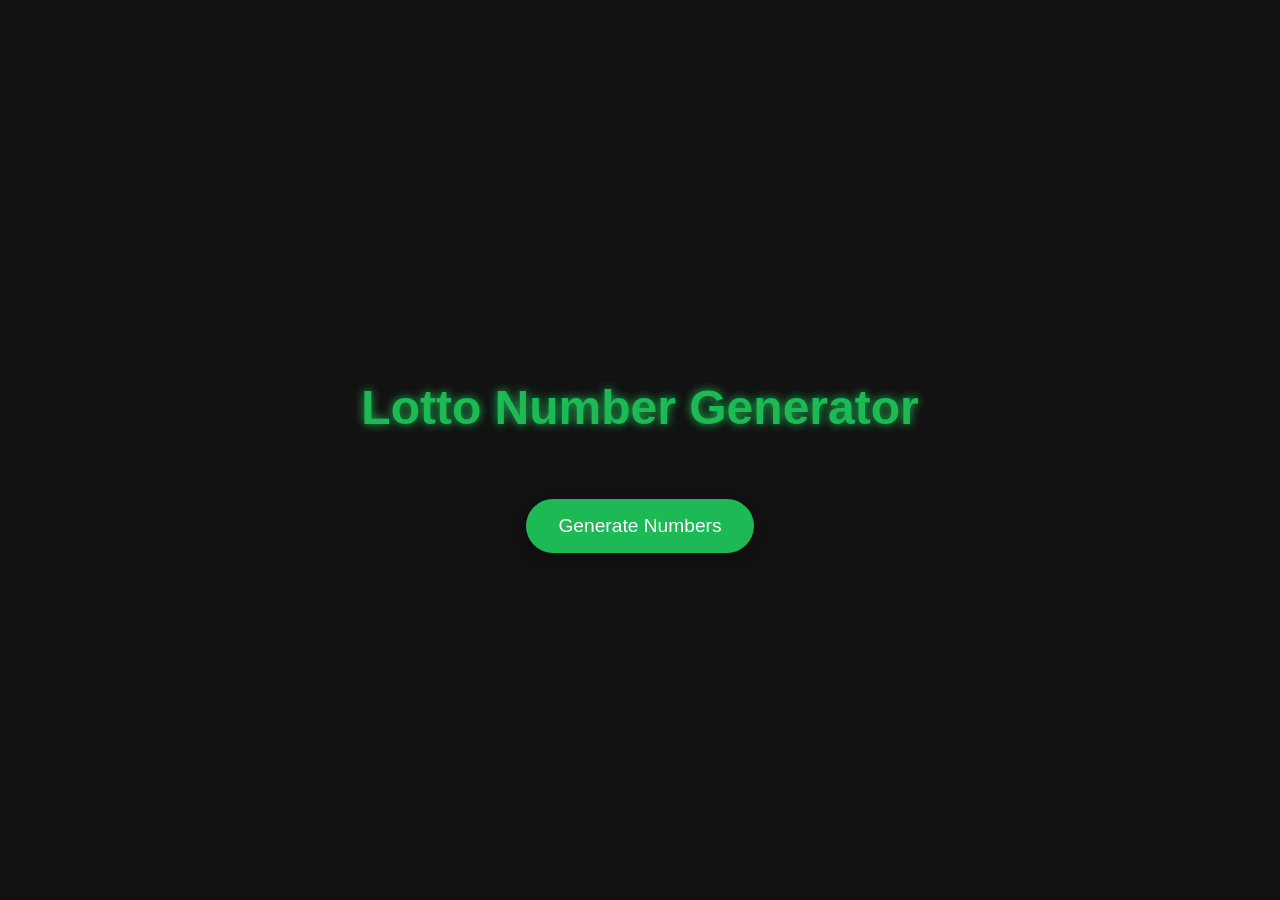
==== index.html @ 3e5fba79 "Update project files with latest changes" ====
<!DOCTYPE html>
<html lang="en">
<head>
    <meta charset="UTF-8">
    <meta name="viewport" content="width=device-width, initial-scale=1.0">
    <title>Lotto Number Generator</title>
    <link rel="stylesheet" href="style.css">
</head>
<body>
    <div class="container">
        <h1>Lotto Number Generator</h1>
        <div id="lotto-numbers" class="lotto-numbers-container"></div>
        <button id="generate-btn" class="generate-btn">Generate Numbers</button>
    </div>
    <script src="main.js"></script>
</body>
</html>
---- style.css ----
:root {
    --background-color: #121212;
    --primary-color: #1DB954;
    --card-background: #1E1E1E;
    --text-color: #FFFFFF;
    --shadow-color: rgba(0, 0, 0, 0.5);
}

body {
    background-color: var(--background-color);
    color: var(--text-color);
    font-family: -apple-system, BlinkMacSystemFont, 'Segoe UI', Roboto, Helvetica, Arial, sans-serif;
    display: flex;
    justify-content: center;
    align-items: center;
    height: 100vh;
    margin: 0;
}

.container {
    text-align: center;
}

h1 {
    font-size: 3rem;
    color: var(--primary-color);
    margin-bottom: 2rem;
    text-shadow: 0 0 10px var(--primary-color);
}

.lotto-numbers-container {
    display: flex;
    justify-content: center;
    gap: 1rem;
    margin-bottom: 2rem;
}

.lotto-number {
    background-color: var(--card-background);
    border-radius: 50%;
    width: 80px;
    height: 80px;
    display: flex;
    justify-content: center;
    align-items: center;
    font-size: 2rem;
    font-weight: bold;
    box-shadow: 0 5px 15px var(--shadow-color);
    transition: transform 0.3s ease, box-shadow 0.3s ease;
}

.lotto-number:hover {
    transform: translateY(-10px);
    box-shadow: 0 15px 30px var(--shadow-color);
}

.generate-btn {
    background-color: var(--primary-color);
    color: var(--text-color);
    border: none;
    padding: 1rem 2rem;
    font-size: 1.2rem;
    border-radius: 50px;
    cursor: pointer;
    transition: background-color 0.3s ease, transform 0.3s ease;
    box-shadow: 0 5px 15px rgba(0, 0, 0, 0.3);
}

.generate-btn:hover {
    background-color: #1ED760;
    transform: scale(1.05);
}

.generate-btn:active {
    transform: scale(1);
}
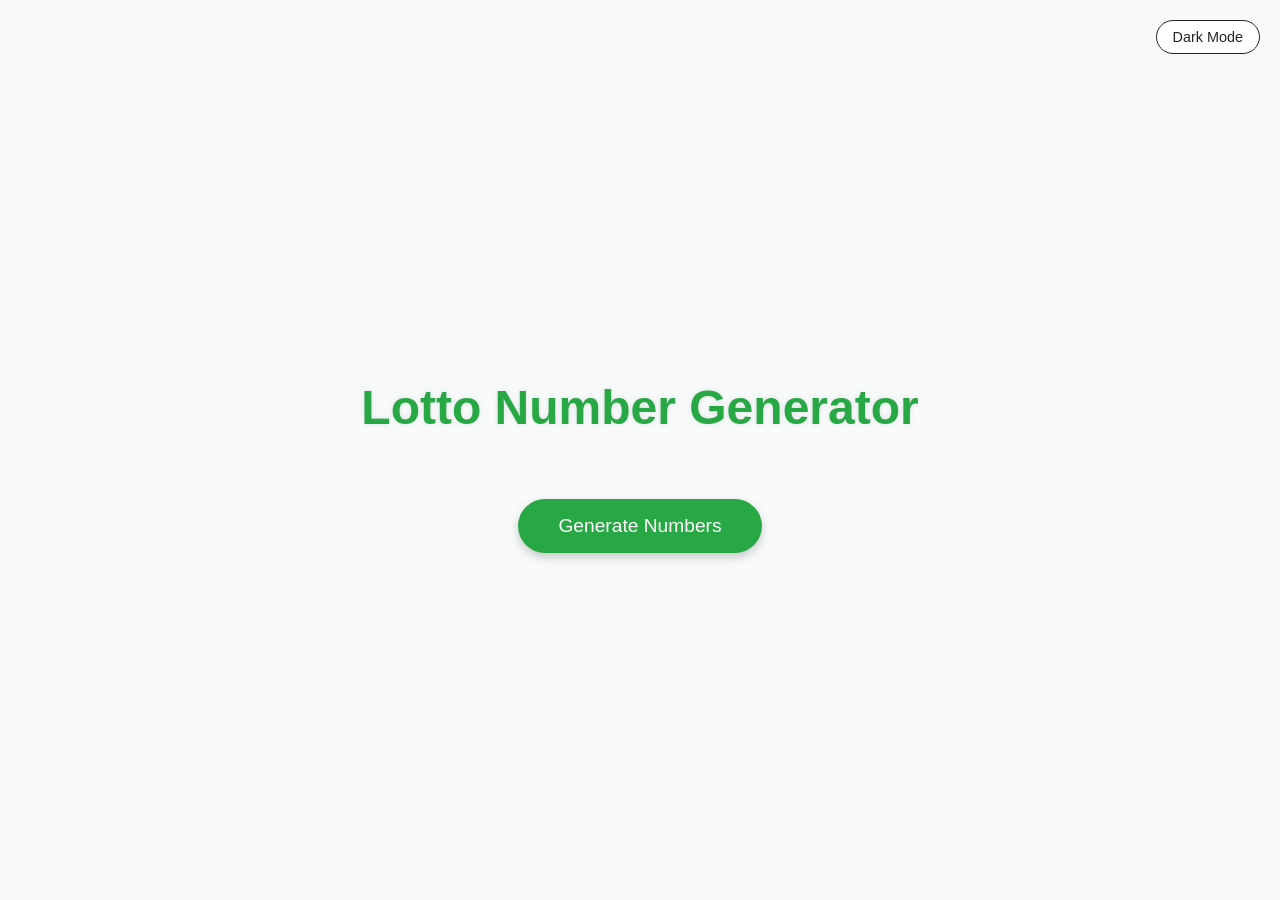
==== commit d0f32222: "Add Dark/Light mode and theme persistence" ====
--- a/index.html
+++ b/index.html
@@ -7,6 +7,9 @@
     <link rel="stylesheet" href="style.css">
 </head>
 <body>
+    <div class="theme-toggle">
+        <button id="theme-btn">Dark Mode</button>
+    </div>
     <div class="container">
         <h1>Lotto Number Generator</h1>
         <div id="lotto-numbers" class="lotto-numbers-container"></div>
--- a/style.css
+++ b/style.css
@@ -1,9 +1,19 @@
 :root {
+    --background-color: #f8f9fa;
+    --primary-color: #28a745;
+    --card-background: #ffffff;
+    --text-color: #212529;
+    --shadow-color: rgba(0, 0, 0, 0.1);
+    --btn-text: #ffffff;
+}
+
+body.dark-mode {
     --background-color: #121212;
     --primary-color: #1DB954;
     --card-background: #1E1E1E;
     --text-color: #FFFFFF;
     --shadow-color: rgba(0, 0, 0, 0.5);
+    --btn-text: #ffffff;
 }
 
 body {
@@ -15,6 +25,24 @@
     align-items: center;
     height: 100vh;
     margin: 0;
+    transition: background-color 0.3s ease, color 0.3s ease;
+}
+
+.theme-toggle {
+    position: absolute;
+    top: 20px;
+    right: 20px;
+}
+
+#theme-btn {
+    background: var(--card-background);
+    color: var(--text-color);
+    border: 1px solid var(--text-color);
+    padding: 0.5rem 1rem;
+    border-radius: 20px;
+    cursor: pointer;
+    font-size: 0.9rem;
+    transition: all 0.3s ease;
 }
 
 .container {
@@ -25,7 +53,7 @@
     font-size: 3rem;
     color: var(--primary-color);
     margin-bottom: 2rem;
-    text-shadow: 0 0 10px var(--primary-color);
+    text-shadow: 0 0 5px var(--shadow-color);
 }
 
 .lotto-numbers-container {
@@ -33,44 +61,47 @@
     justify-content: center;
     gap: 1rem;
     margin-bottom: 2rem;
+    flex-wrap: wrap;
 }
 
 .lotto-number {
     background-color: var(--card-background);
+    color: var(--text-color);
     border-radius: 50%;
-    width: 80px;
-    height: 80px;
+    width: 60px;
+    height: 60px;
     display: flex;
     justify-content: center;
     align-items: center;
-    font-size: 2rem;
+    font-size: 1.5rem;
     font-weight: bold;
-    box-shadow: 0 5px 15px var(--shadow-color);
+    box-shadow: 0 4px 6px var(--shadow-color);
     transition: transform 0.3s ease, box-shadow 0.3s ease;
+    border: 2px solid var(--primary-color);
 }
 
 .lotto-number:hover {
-    transform: translateY(-10px);
-    box-shadow: 0 15px 30px var(--shadow-color);
+    transform: translateY(-5px);
+    box-shadow: 0 8px 15px var(--shadow-color);
 }
 
 .generate-btn {
     background-color: var(--primary-color);
-    color: var(--text-color);
+    color: var(--btn-text);
     border: none;
-    padding: 1rem 2rem;
+    padding: 1rem 2.5rem;
     font-size: 1.2rem;
     border-radius: 50px;
     cursor: pointer;
     transition: background-color 0.3s ease, transform 0.3s ease;
-    box-shadow: 0 5px 15px rgba(0, 0, 0, 0.3);
+    box-shadow: 0 4px 10px rgba(0, 0, 0, 0.2);
 }
 
 .generate-btn:hover {
-    background-color: #1ED760;
+    opacity: 0.9;
     transform: scale(1.05);
 }
 
 .generate-btn:active {
-    transform: scale(1);
+    transform: scale(0.98);
 }
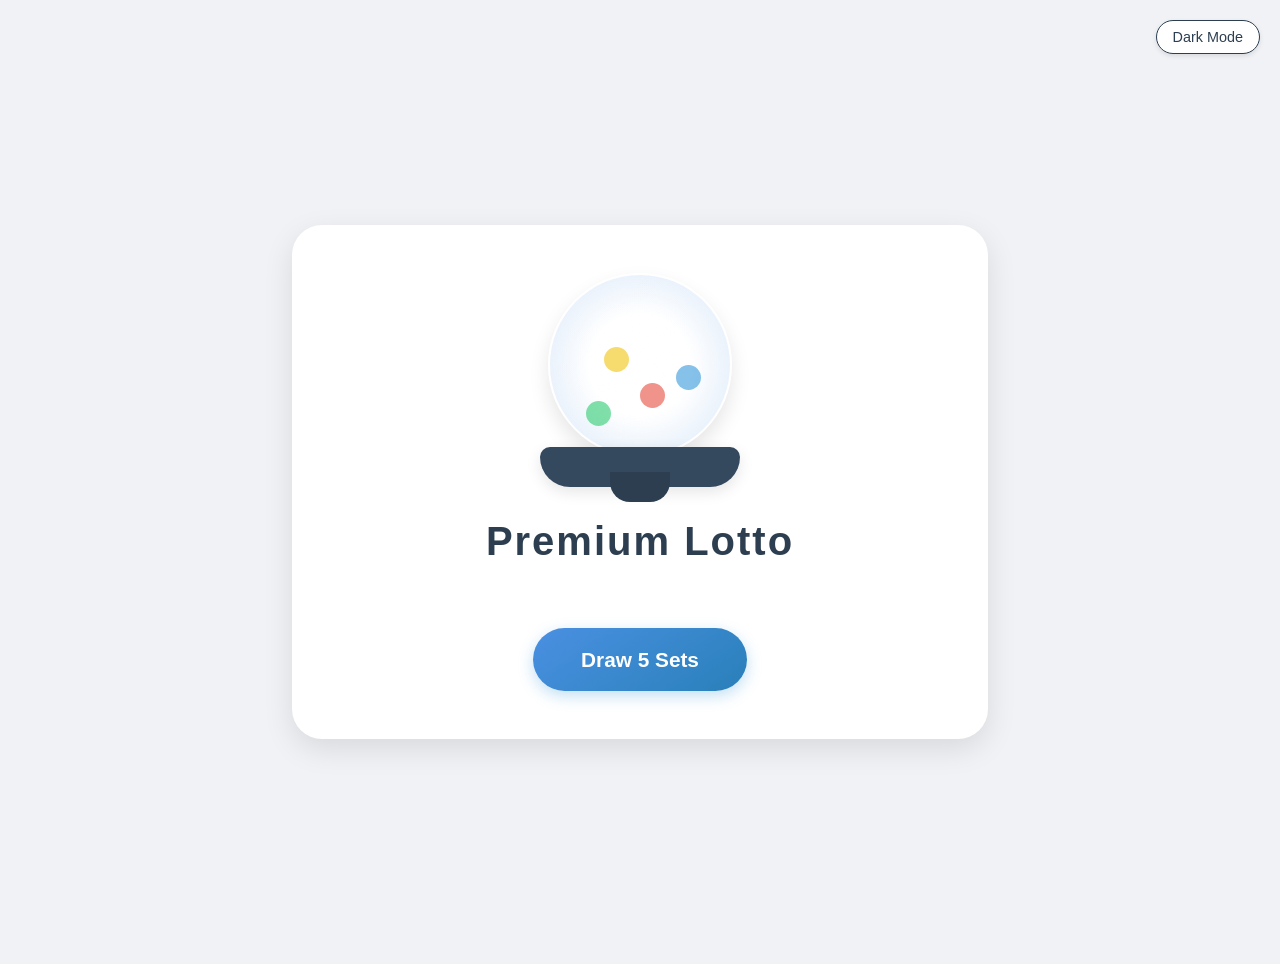
==== commit 2293b8d3: "Add premium lotto machine design and 5-set generation" ====
--- a/index.html
+++ b/index.html
@@ -3,17 +3,38 @@
 <head>
     <meta charset="UTF-8">
     <meta name="viewport" content="width=device-width, initial-scale=1.0">
-    <title>Lotto Number Generator</title>
+    <title>Premium Lotto Generator</title>
     <link rel="stylesheet" href="style.css">
 </head>
 <body>
     <div class="theme-toggle">
         <button id="theme-btn">Dark Mode</button>
     </div>
+    
     <div class="container">
-        <h1>Lotto Number Generator</h1>
-        <div id="lotto-numbers" class="lotto-numbers-container"></div>
-        <button id="generate-btn" class="generate-btn">Generate Numbers</button>
+        <div class="machine-container">
+            <div class="glass-sphere">
+                <div class="inner-glow"></div>
+                <div class="balls-inside" id="machine-balls">
+                    <!-- Decorative balls -->
+                    <div class="ball-deco b1"></div>
+                    <div class="ball-deco b2"></div>
+                    <div class="ball-deco b3"></div>
+                    <div class="ball-deco b4"></div>
+                </div>
+            </div>
+            <div class="machine-base">
+                <div class="exit-chute"></div>
+            </div>
+        </div>
+
+        <h1>Premium Lotto</h1>
+        
+        <div id="lotto-results" class="results-grid">
+            <!-- 5 rows will be generated here -->
+        </div>
+
+        <button id="generate-btn" class="generate-btn">Draw 5 Sets</button>
     </div>
     <script src="main.js"></script>
 </body>
--- a/style.css
+++ b/style.css
@@ -1,37 +1,42 @@
 :root {
-    --background-color: #f8f9fa;
-    --primary-color: #28a745;
+    --background-color: #f0f2f5;
+    --primary-color: #ffd700; /* Golden for premium feel */
+    --secondary-color: #4a90e2;
     --card-background: #ffffff;
-    --text-color: #212529;
+    --text-color: #2c3e50;
     --shadow-color: rgba(0, 0, 0, 0.1);
     --btn-text: #ffffff;
+    --machine-color: #34495e;
 }
 
 body.dark-mode {
-    --background-color: #121212;
-    --primary-color: #1DB954;
-    --card-background: #1E1E1E;
-    --text-color: #FFFFFF;
-    --shadow-color: rgba(0, 0, 0, 0.5);
-    --btn-text: #ffffff;
+    --background-color: #1a1a1a;
+    --primary-color: #f1c40f;
+    --secondary-color: #3498db;
+    --card-background: #2c2c2c;
+    --text-color: #ecf0f1;
+    --shadow-color: rgba(0, 0, 0, 0.4);
+    --machine-color: #3e4e5e;
 }
 
 body {
     background-color: var(--background-color);
     color: var(--text-color);
-    font-family: -apple-system, BlinkMacSystemFont, 'Segoe UI', Roboto, Helvetica, Arial, sans-serif;
+    font-family: 'Segoe UI', Roboto, sans-serif;
     display: flex;
     justify-content: center;
     align-items: center;
-    height: 100vh;
+    min-height: 100vh;
     margin: 0;
-    transition: background-color 0.3s ease, color 0.3s ease;
+    padding: 2rem 0;
+    transition: all 0.3s ease;
 }
 
 .theme-toggle {
-    position: absolute;
+    position: fixed;
     top: 20px;
     right: 20px;
+    z-index: 100;
 }
 
 #theme-btn {
@@ -42,66 +47,165 @@
     border-radius: 20px;
     cursor: pointer;
     font-size: 0.9rem;
-    transition: all 0.3s ease;
+    box-shadow: 0 2px 5px var(--shadow-color);
 }
 
 .container {
+    width: 90%;
+    max-width: 600px;
     text-align: center;
-}
-
-h1 {
-    font-size: 3rem;
-    color: var(--primary-color);
-    margin-bottom: 2rem;
-    text-shadow: 0 0 5px var(--shadow-color);
-}
-
-.lotto-numbers-container {
+    background: var(--card-background);
+    padding: 3rem;
+    border-radius: 30px;
+    box-shadow: 0 10px 30px var(--shadow-color);
+}
+
+/* Machine Design */
+.machine-container {
+    position: relative;
+    width: 200px;
+    margin: 0 auto 2rem;
+}
+
+.glass-sphere {
+    width: 180px;
+    height: 180px;
+    background: radial-gradient(circle at 30% 30%, rgba(255,255,255,0.4), rgba(255,255,255,0.1) 60%);
+    border: 2px solid rgba(255,255,255,0.2);
+    border-radius: 50%;
+    position: relative;
+    margin: 0 auto;
+    box-shadow: inset 0 0 20px rgba(255,255,255,0.3), 0 10px 20px var(--shadow-color);
+    backdrop-filter: blur(2px);
+    overflow: hidden;
+}
+
+.inner-glow {
+    position: absolute;
+    width: 100%;
+    height: 100%;
+    background: radial-gradient(circle at 50% 50%, transparent 40%, var(--secondary-color) 120%);
+    opacity: 0.3;
+}
+
+.machine-base {
+    width: 200px;
+    height: 40px;
+    background: var(--machine-color);
+    border-radius: 10px 10px 30px 30px;
+    margin-top: -10px;
+    position: relative;
+    z-index: 1;
+    box-shadow: 0 5px 15px var(--shadow-color);
+}
+
+.exit-chute {
+    position: absolute;
+    bottom: -15px;
+    left: 50%;
+    transform: translateX(-50%);
+    width: 60px;
+    height: 30px;
+    background: #2c3e50;
+    border-radius: 0 0 20px 20px;
+}
+
+/* Results */
+.results-grid {
+    display: flex;
+    flex-direction: column;
+    gap: 1.5rem;
+    margin: 2rem 0;
+}
+
+.row-container {
     display: flex;
     justify-content: center;
-    gap: 1rem;
-    margin-bottom: 2rem;
-    flex-wrap: wrap;
+    gap: 0.8rem;
+    padding: 0.5rem;
+    border-bottom: 1px dashed var(--shadow-color);
+    animation: slideIn 0.5s ease forwards;
+    opacity: 0;
+}
+
+@keyframes slideIn {
+    from { opacity: 0; transform: translateY(10px); }
+    to { opacity: 1; transform: translateY(0); }
 }
 
 .lotto-number {
-    background-color: var(--card-background);
-    color: var(--text-color);
+    width: 45px;
+    height: 45px;
     border-radius: 50%;
-    width: 60px;
-    height: 60px;
     display: flex;
     justify-content: center;
     align-items: center;
-    font-size: 1.5rem;
     font-weight: bold;
-    box-shadow: 0 4px 6px var(--shadow-color);
-    transition: transform 0.3s ease, box-shadow 0.3s ease;
-    border: 2px solid var(--primary-color);
-}
-
-.lotto-number:hover {
-    transform: translateY(-5px);
-    box-shadow: 0 8px 15px var(--shadow-color);
+    color: white;
+    font-size: 1.1rem;
+    box-shadow: 0 4px 8px var(--shadow-color);
+    text-shadow: 1px 1px 2px rgba(0,0,0,0.2);
+}
+
+/* Lotto Ball Colors based on number ranges */
+.ball-1 { background-color: #f1c40f; } /* 1-10 Yellow */
+.ball-2 { background-color: #3498db; } /* 11-20 Blue */
+.ball-3 { background-color: #e74c3c; } /* 21-30 Red */
+.ball-4 { background-color: #95a5a6; } /* 31-40 Gray */
+.ball-5 { background-color: #2ecc71; } /* 41-45 Green */
+
+h1 {
+    font-size: 2.5rem;
+    color: var(--text-color);
+    margin: 1rem 0;
+    letter-spacing: 2px;
 }
 
 .generate-btn {
-    background-color: var(--primary-color);
-    color: var(--btn-text);
+    background: linear-gradient(145deg, var(--secondary-color), #2980b9);
+    color: white;
     border: none;
-    padding: 1rem 2.5rem;
-    font-size: 1.2rem;
+    padding: 1.2rem 3rem;
+    font-size: 1.3rem;
+    font-weight: bold;
     border-radius: 50px;
     cursor: pointer;
-    transition: background-color 0.3s ease, transform 0.3s ease;
-    box-shadow: 0 4px 10px rgba(0, 0, 0, 0.2);
+    transition: all 0.3s ease;
+    box-shadow: 0 5px 15px rgba(52, 152, 219, 0.3);
 }
 
 .generate-btn:hover {
-    opacity: 0.9;
-    transform: scale(1.05);
+    transform: translateY(-2px);
+    box-shadow: 0 8px 25px rgba(52, 152, 219, 0.4);
 }
 
 .generate-btn:active {
     transform: scale(0.98);
 }
+
+/* Animations */
+.spinning {
+    animation: shake 0.5s infinite;
+}
+
+@keyframes shake {
+    0% { transform: translate(1px, 1px) rotate(0deg); }
+    10% { transform: translate(-1px, -2px) rotate(-1deg); }
+    20% { transform: translate(-3px, 0px) rotate(1deg); }
+    30% { transform: translate(3px, 2px) rotate(0deg); }
+    40% { transform: translate(1px, -1px) rotate(1deg); }
+    50% { transform: translate(-1px, 2px) rotate(-1deg); }
+}
+
+.ball-deco {
+    position: absolute;
+    width: 25px;
+    height: 25px;
+    border-radius: 50%;
+    opacity: 0.6;
+}
+
+.b1 { background: #f1c40f; top: 40%; left: 30%; }
+.b2 { background: #e74c3c; top: 60%; left: 50%; }
+.b3 { background: #3498db; top: 50%; left: 70%; }
+.b4 { background: #2ecc71; top: 70%; left: 20%; }
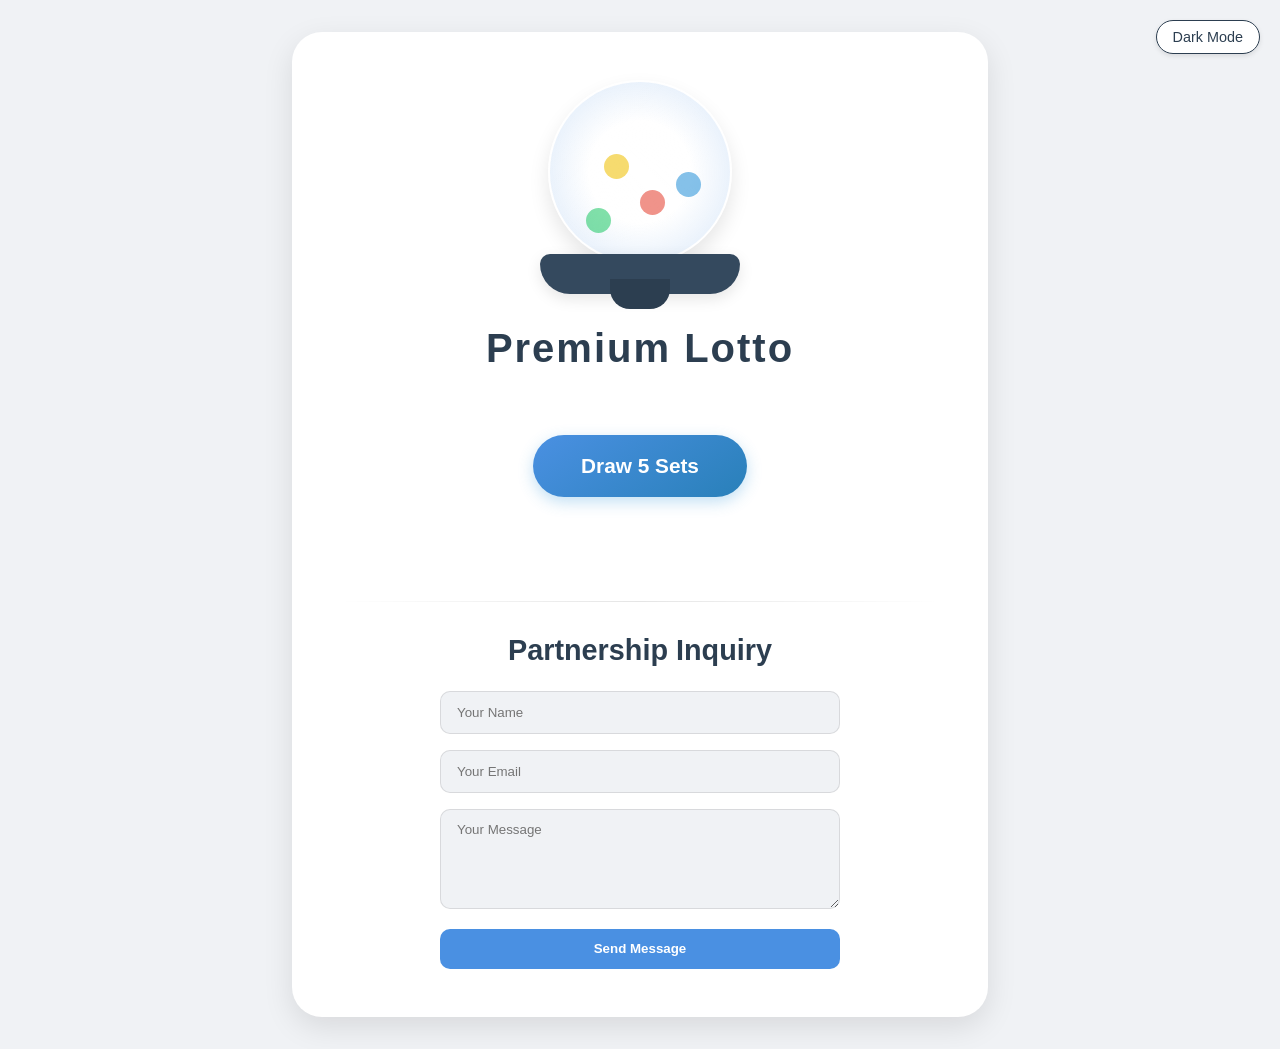
==== commit 5cd97c84: "Add partnership inquiry form with Formspree" ====
--- a/index.html
+++ b/index.html
@@ -35,6 +35,23 @@
         </div>
 
         <button id="generate-btn" class="generate-btn">Draw 5 Sets</button>
+
+        <div class="partnership-section">
+            <hr class="separator">
+            <h2>Partnership Inquiry</h2>
+            <form action="https://formspree.io/f/xyknnyod" method="POST" class="contact-form">
+                <div class="form-group">
+                    <input type="text" name="name" placeholder="Your Name" required>
+                </div>
+                <div class="form-group">
+                    <input type="email" name="email" placeholder="Your Email" required>
+                </div>
+                <div class="form-group">
+                    <textarea name="message" placeholder="Your Message" required></textarea>
+                </div>
+                <button type="submit" class="submit-btn">Send Message</button>
+            </form>
+        </div>
     </div>
     <script src="main.js"></script>
 </body>
--- a/style.css
+++ b/style.css
@@ -209,3 +209,70 @@
 .b2 { background: #e74c3c; top: 60%; left: 50%; }
 .b3 { background: #3498db; top: 50%; left: 70%; }
 .b4 { background: #2ecc71; top: 70%; left: 20%; }
+
+/* Partnership Form Styles */
+.partnership-section {
+    margin-top: 4rem;
+    padding-top: 2rem;
+}
+
+.separator {
+    border: 0;
+    height: 1px;
+    background-image: linear-gradient(to right, rgba(0, 0, 0, 0), var(--shadow-color), rgba(0, 0, 0, 0));
+    margin-bottom: 2rem;
+}
+
+.partnership-section h2 {
+    font-size: 1.8rem;
+    margin-bottom: 1.5rem;
+    color: var(--text-color);
+}
+
+.contact-form {
+    display: flex;
+    flex-direction: column;
+    gap: 1rem;
+    max-width: 400px;
+    margin: 0 auto;
+}
+
+.form-group input, 
+.form-group textarea {
+    width: 100%;
+    padding: 0.8rem 1rem;
+    border-radius: 10px;
+    border: 1px solid var(--shadow-color);
+    background-color: var(--background-color);
+    color: var(--text-color);
+    font-family: inherit;
+    box-sizing: border-box;
+    transition: border-color 0.3s ease;
+}
+
+.form-group input:focus, 
+.form-group textarea:focus {
+    outline: none;
+    border-color: var(--secondary-color);
+}
+
+.form-group textarea {
+    height: 100px;
+    resize: vertical;
+}
+
+.submit-btn {
+    background-color: var(--secondary-color);
+    color: white;
+    border: none;
+    padding: 0.8rem;
+    border-radius: 10px;
+    cursor: pointer;
+    font-weight: bold;
+    transition: opacity 0.3s ease;
+}
+
+.submit-btn:hover {
+    opacity: 0.9;
+}
+
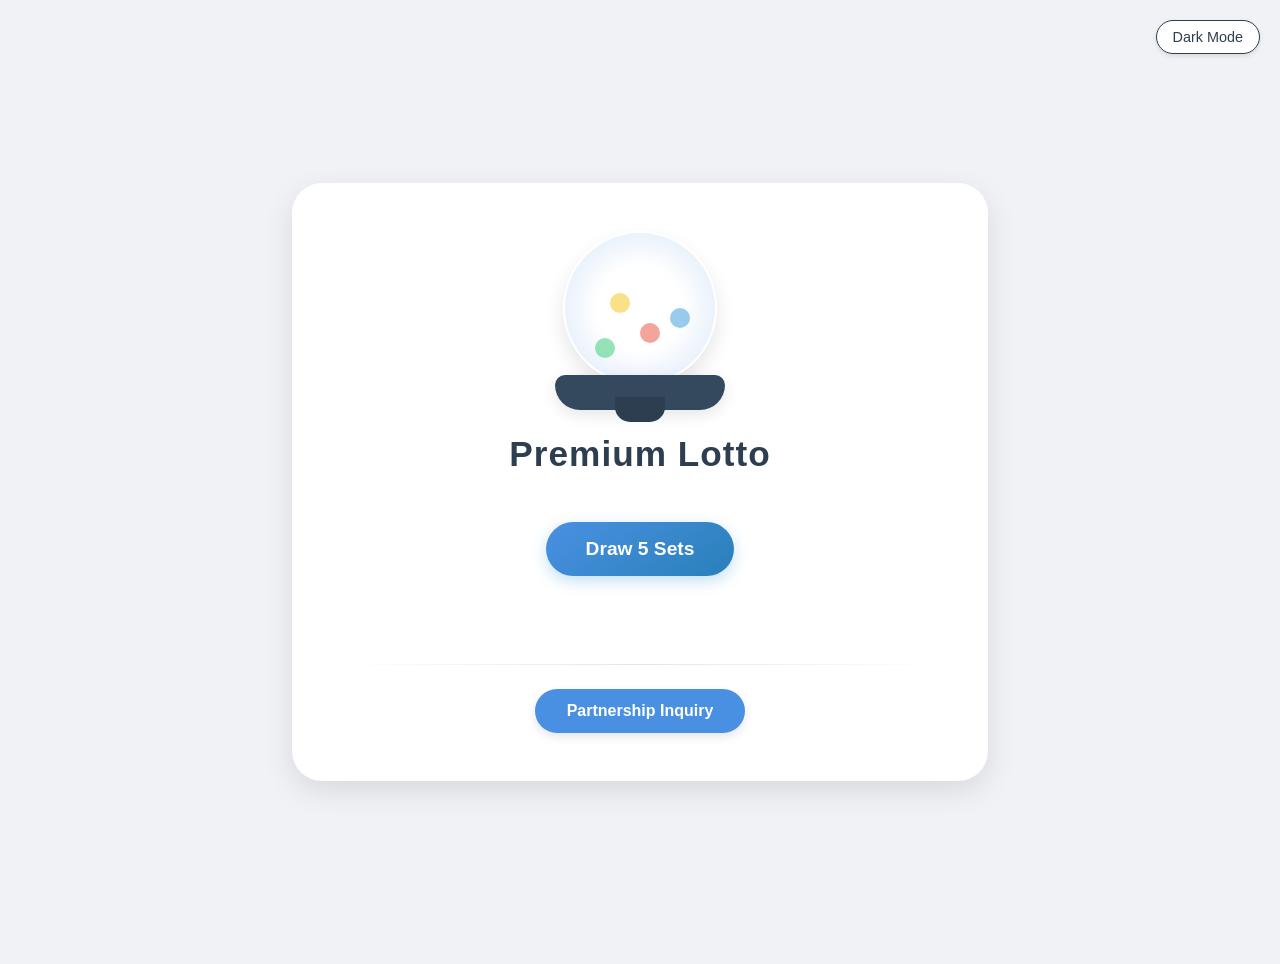
==== commit cdc28116: "Move partnership inquiry to a separate page" ====
--- a/index.html
+++ b/index.html
@@ -36,21 +36,9 @@
 
         <button id="generate-btn" class="generate-btn">Draw 5 Sets</button>
 
-        <div class="partnership-section">
+        <div class="partnership-footer">
             <hr class="separator">
-            <h2>Partnership Inquiry</h2>
-            <form action="https://formspree.io/f/xyknnyod" method="POST" class="contact-form">
-                <div class="form-group">
-                    <input type="text" name="name" placeholder="Your Name" required>
-                </div>
-                <div class="form-group">
-                    <input type="email" name="email" placeholder="Your Email" required>
-                </div>
-                <div class="form-group">
-                    <textarea name="message" placeholder="Your Message" required></textarea>
-                </div>
-                <button type="submit" class="submit-btn">Send Message</button>
-            </form>
+            <a href="partnership.html" class="nav-btn">Partnership Inquiry</a>
         </div>
     </div>
     <script src="main.js"></script>
--- a/style.css
+++ b/style.css
@@ -64,12 +64,12 @@
 .machine-container {
     position: relative;
     width: 200px;
-    margin: 0 auto 2rem;
+    margin: 0 auto 1.5rem;
 }
 
 .glass-sphere {
-    width: 180px;
-    height: 180px;
+    width: 150px;
+    height: 150px;
     background: radial-gradient(circle at 30% 30%, rgba(255,255,255,0.4), rgba(255,255,255,0.1) 60%);
     border: 2px solid rgba(255,255,255,0.2);
     border-radius: 50%;
@@ -89,11 +89,11 @@
 }
 
 .machine-base {
-    width: 200px;
-    height: 40px;
+    width: 170px;
+    height: 35px;
     background: var(--machine-color);
-    border-radius: 10px 10px 30px 30px;
-    margin-top: -10px;
+    border-radius: 10px 10px 25px 25px;
+    margin: -10px auto 0;
     position: relative;
     z-index: 1;
     box-shadow: 0 5px 15px var(--shadow-color);
@@ -101,28 +101,28 @@
 
 .exit-chute {
     position: absolute;
-    bottom: -15px;
+    bottom: -12px;
     left: 50%;
     transform: translateX(-50%);
-    width: 60px;
-    height: 30px;
+    width: 50px;
+    height: 25px;
     background: #2c3e50;
-    border-radius: 0 0 20px 20px;
+    border-radius: 0 0 15px 15px;
 }
 
 /* Results */
 .results-grid {
     display: flex;
     flex-direction: column;
-    gap: 1.5rem;
-    margin: 2rem 0;
+    gap: 1rem;
+    margin: 1.5rem 0;
 }
 
 .row-container {
     display: flex;
     justify-content: center;
-    gap: 0.8rem;
-    padding: 0.5rem;
+    gap: 0.6rem;
+    padding: 0.4rem;
     border-bottom: 1px dashed var(--shadow-color);
     animation: slideIn 0.5s ease forwards;
     opacity: 0;
@@ -134,60 +134,130 @@
 }
 
 .lotto-number {
-    width: 45px;
-    height: 45px;
+    width: 40px;
+    height: 40px;
     border-radius: 50%;
     display: flex;
     justify-content: center;
     align-items: center;
     font-weight: bold;
     color: white;
-    font-size: 1.1rem;
-    box-shadow: 0 4px 8px var(--shadow-color);
-    text-shadow: 1px 1px 2px rgba(0,0,0,0.2);
-}
-
-/* Lotto Ball Colors based on number ranges */
-.ball-1 { background-color: #f1c40f; } /* 1-10 Yellow */
-.ball-2 { background-color: #3498db; } /* 11-20 Blue */
-.ball-3 { background-color: #e74c3c; } /* 21-30 Red */
-.ball-4 { background-color: #95a5a6; } /* 31-40 Gray */
-.ball-5 { background-color: #2ecc71; } /* 41-45 Green */
+    font-size: 1rem;
+    box-shadow: 0 3px 6px var(--shadow-color);
+}
+
+.ball-1 { background-color: #f1c40f; }
+.ball-2 { background-color: #3498db; }
+.ball-3 { background-color: #e74c3c; }
+.ball-4 { background-color: #95a5a6; }
+.ball-5 { background-color: #2ecc71; }
 
 h1 {
-    font-size: 2.5rem;
-    color: var(--text-color);
-    margin: 1rem 0;
-    letter-spacing: 2px;
+    font-size: 2.2rem;
+    color: var(--text-color);
+    margin: 0.5rem 0;
+    letter-spacing: 1px;
 }
 
 .generate-btn {
     background: linear-gradient(145deg, var(--secondary-color), #2980b9);
     color: white;
     border: none;
-    padding: 1.2rem 3rem;
-    font-size: 1.3rem;
+    padding: 1rem 2.5rem;
+    font-size: 1.2rem;
     font-weight: bold;
     border-radius: 50px;
     cursor: pointer;
     transition: all 0.3s ease;
     box-shadow: 0 5px 15px rgba(52, 152, 219, 0.3);
+    margin-bottom: 2rem;
 }
 
 .generate-btn:hover {
     transform: translateY(-2px);
-    box-shadow: 0 8px 25px rgba(52, 152, 219, 0.4);
-}
-
-.generate-btn:active {
-    transform: scale(0.98);
-}
-
-/* Animations */
-.spinning {
-    animation: shake 0.5s infinite;
-}
-
+}
+
+/* Navigation Buttons */
+.partnership-footer, .back-footer {
+    margin-top: 2rem;
+    padding-top: 1rem;
+}
+
+.nav-btn {
+    display: inline-block;
+    padding: 0.8rem 2rem;
+    background-color: var(--secondary-color);
+    color: white;
+    text-decoration: none;
+    border-radius: 50px;
+    font-weight: bold;
+    transition: all 0.3s ease;
+    box-shadow: 0 4px 10px rgba(0, 0, 0, 0.1);
+}
+
+.nav-btn:hover {
+    opacity: 0.9;
+    transform: translateY(-1px);
+}
+
+.nav-btn.secondary {
+    background-color: #95a5a6;
+}
+
+.separator {
+    border: 0;
+    height: 1px;
+    background-image: linear-gradient(to right, rgba(0, 0, 0, 0), var(--shadow-color), rgba(0, 0, 0, 0));
+    margin-bottom: 1.5rem;
+}
+
+/* Partnership Form */
+.partnership-header {
+    margin-bottom: 2rem;
+}
+
+.partnership-header p {
+    color: #7f8c8d;
+}
+
+.contact-form {
+    display: flex;
+    flex-direction: column;
+    gap: 1rem;
+    max-width: 400px;
+    margin: 0 auto;
+}
+
+.form-group input, 
+.form-group textarea {
+    width: 100%;
+    padding: 0.8rem 1rem;
+    border-radius: 10px;
+    border: 1px solid var(--shadow-color);
+    background-color: var(--background-color);
+    color: var(--text-color);
+    font-family: inherit;
+    box-sizing: border-box;
+}
+
+.form-group textarea {
+    height: 120px;
+    resize: vertical;
+}
+
+.submit-btn {
+    background-color: var(--secondary-color);
+    color: white;
+    border: none;
+    padding: 1rem;
+    border-radius: 10px;
+    cursor: pointer;
+    font-weight: bold;
+    font-size: 1.1rem;
+}
+
+/* Animations and decorative balls */
+.spinning { animation: shake 0.5s infinite; }
 @keyframes shake {
     0% { transform: translate(1px, 1px) rotate(0deg); }
     10% { transform: translate(-1px, -2px) rotate(-1deg); }
@@ -199,80 +269,12 @@
 
 .ball-deco {
     position: absolute;
-    width: 25px;
-    height: 25px;
+    width: 20px;
+    height: 20px;
     border-radius: 50%;
-    opacity: 0.6;
-}
-
+    opacity: 0.5;
+}
 .b1 { background: #f1c40f; top: 40%; left: 30%; }
 .b2 { background: #e74c3c; top: 60%; left: 50%; }
 .b3 { background: #3498db; top: 50%; left: 70%; }
 .b4 { background: #2ecc71; top: 70%; left: 20%; }
-
-/* Partnership Form Styles */
-.partnership-section {
-    margin-top: 4rem;
-    padding-top: 2rem;
-}
-
-.separator {
-    border: 0;
-    height: 1px;
-    background-image: linear-gradient(to right, rgba(0, 0, 0, 0), var(--shadow-color), rgba(0, 0, 0, 0));
-    margin-bottom: 2rem;
-}
-
-.partnership-section h2 {
-    font-size: 1.8rem;
-    margin-bottom: 1.5rem;
-    color: var(--text-color);
-}
-
-.contact-form {
-    display: flex;
-    flex-direction: column;
-    gap: 1rem;
-    max-width: 400px;
-    margin: 0 auto;
-}
-
-.form-group input, 
-.form-group textarea {
-    width: 100%;
-    padding: 0.8rem 1rem;
-    border-radius: 10px;
-    border: 1px solid var(--shadow-color);
-    background-color: var(--background-color);
-    color: var(--text-color);
-    font-family: inherit;
-    box-sizing: border-box;
-    transition: border-color 0.3s ease;
-}
-
-.form-group input:focus, 
-.form-group textarea:focus {
-    outline: none;
-    border-color: var(--secondary-color);
-}
-
-.form-group textarea {
-    height: 100px;
-    resize: vertical;
-}
-
-.submit-btn {
-    background-color: var(--secondary-color);
-    color: white;
-    border: none;
-    padding: 0.8rem;
-    border-radius: 10px;
-    cursor: pointer;
-    font-weight: bold;
-    transition: opacity 0.3s ease;
-}
-
-.submit-btn:hover {
-    opacity: 0.9;
-}
-
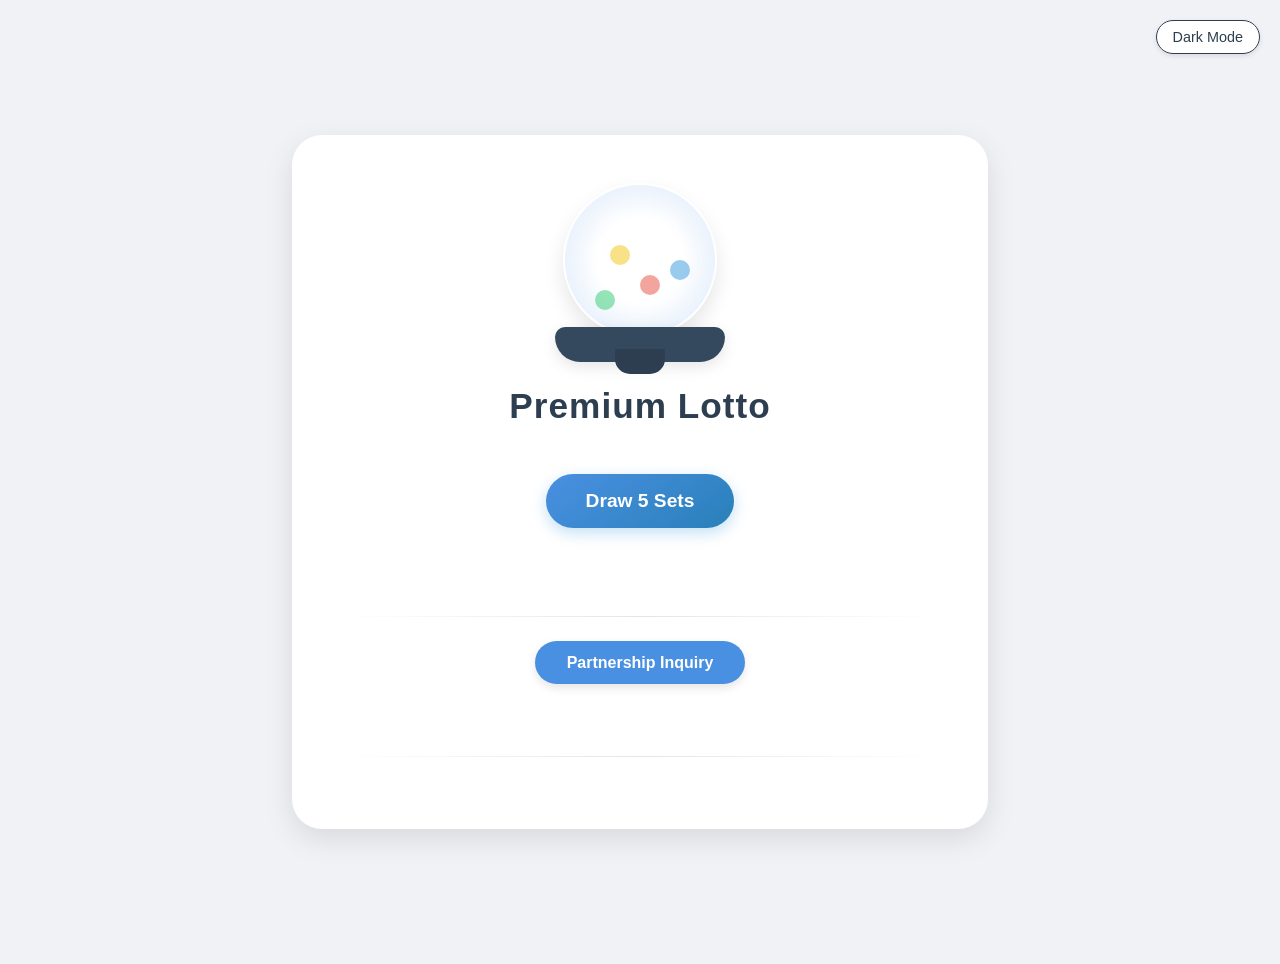
==== commit 07ab4f93: "Add Disqus comment section to home page" ====
--- a/index.html
+++ b/index.html
@@ -40,6 +40,29 @@
             <hr class="separator">
             <a href="partnership.html" class="nav-btn">Partnership Inquiry</a>
         </div>
+
+        <div class="comments-section">
+            <hr class="separator">
+            <div id="disqus_thread"></div>
+            <script>
+                /**
+                *  RECOMMENDED CONFIGURATION VARIABLES: EDIT AND UNCOMMENT THE SECTION BELOW TO INSERT DYNAMIC VALUES FROM YOUR PLATFORM OR CMS.
+                *  LEARN WHY DEFINING THESE VARIABLES IS IMPORTANT: https://disqus.com/admin/universalcode/#configuration-variables    */
+                /*
+                var disqus_config = function () {
+                this.page.url = PAGE_URL;  // Replace PAGE_URL with your page's canonical URL variable
+                this.page.identifier = PAGE_IDENTIFIER; // Replace PAGE_IDENTIFIER with your page's unique identifier variable
+                };
+                */
+                (function() { // DON'T EDIT BELOW THIS LINE
+                var d = document, s = d.createElement('script');
+                s.src = 'https://atomic-1.disqus.com/embed.js';
+                s.setAttribute('data-timestamp', +new Date());
+                (d.head || d.body).appendChild(s);
+                })();
+            </script>
+            <noscript>Please enable JavaScript to view the <a href="https://disqus.com/?ref_noscript">comments powered by Disqus.</a></noscript>
+        </div>
     </div>
     <script src="main.js"></script>
 </body>
--- a/style.css
+++ b/style.css
@@ -178,9 +178,14 @@
 }
 
 /* Navigation Buttons */
-.partnership-footer, .back-footer {
+.partnership-footer, .back-footer, .comments-section {
     margin-top: 2rem;
     padding-top: 1rem;
+}
+
+.comments-section {
+    text-align: left;
+    margin-top: 3rem;
 }
 
 .nav-btn {
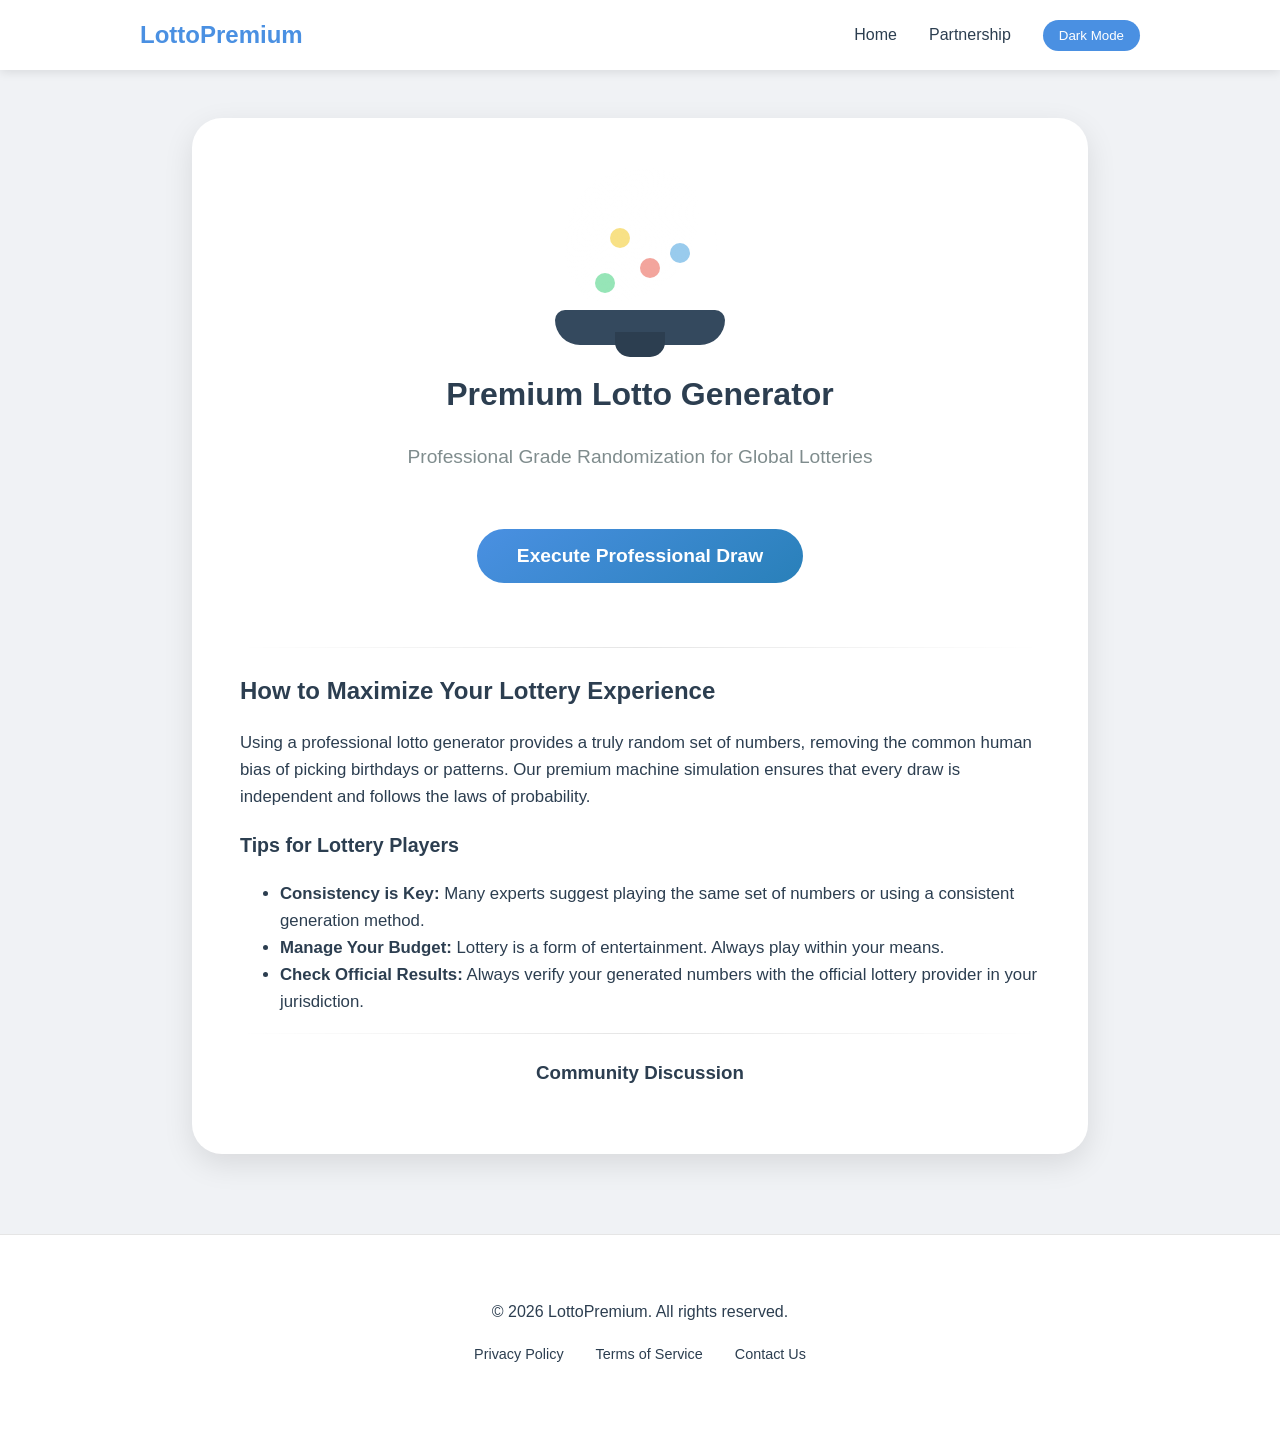
==== commit 002e6cdb: "Optimize site for AdSense high-quality standards" ====
--- a/index.html
+++ b/index.html
@@ -3,20 +3,27 @@
 <head>
     <meta charset="UTF-8">
     <meta name="viewport" content="width=device-width, initial-scale=1.0">
-    <title>Premium Lotto Generator</title>
+    <title>Premium Lotto Generator - Professional Analysis Tool</title>
+    <meta name="description" content="Generate professional lotto numbers using our premium simulation machine. High-quality random number generation for your lottery needs.">
     <link rel="stylesheet" href="style.css">
 </head>
 <body>
-    <div class="theme-toggle">
-        <button id="theme-btn">Dark Mode</button>
-    </div>
+    <header class="main-header">
+        <nav class="nav-container">
+            <div class="logo">LottoPremium</div>
+            <ul class="nav-links">
+                <li><a href="index.html">Home</a></li>
+                <li><a href="partnership.html">Partnership</a></li>
+                <li><button id="theme-btn">Dark Mode</button></li>
+            </ul>
+        </nav>
+    </header>
     
-    <div class="container">
+    <main class="container">
         <div class="machine-container">
             <div class="glass-sphere">
                 <div class="inner-glow"></div>
                 <div class="balls-inside" id="machine-balls">
-                    <!-- Decorative balls -->
                     <div class="ball-deco b1"></div>
                     <div class="ball-deco b2"></div>
                     <div class="ball-deco b3"></div>
@@ -28,42 +35,52 @@
             </div>
         </div>
 
-        <h1>Premium Lotto</h1>
+        <h1>Premium Lotto Generator</h1>
+        <p class="subtitle">Professional Grade Randomization for Global Lotteries</p>
         
-        <div id="lotto-results" class="results-grid">
-            <!-- 5 rows will be generated here -->
-        </div>
+        <div id="lotto-results" class="results-grid"></div>
 
-        <button id="generate-btn" class="generate-btn">Draw 5 Sets</button>
+        <button id="generate-btn" class="generate-btn">Execute Professional Draw</button>
 
-        <div class="partnership-footer">
+        <section class="content-article">
             <hr class="separator">
-            <a href="partnership.html" class="nav-btn">Partnership Inquiry</a>
-        </div>
+            <h2>How to Maximize Your Lottery Experience</h2>
+            <div class="article-text">
+                <p>Using a professional lotto generator provides a truly random set of numbers, removing the common human bias of picking birthdays or patterns. Our premium machine simulation ensures that every draw is independent and follows the laws of probability.</p>
+                <h3>Tips for Lottery Players</h3>
+                <ul>
+                    <li><strong>Consistency is Key:</strong> Many experts suggest playing the same set of numbers or using a consistent generation method.</li>
+                    <li><strong>Manage Your Budget:</strong> Lottery is a form of entertainment. Always play within your means.</li>
+                    <li><strong>Check Official Results:</strong> Always verify your generated numbers with the official lottery provider in your jurisdiction.</li>
+                </ul>
+            </div>
+        </section>
 
         <div class="comments-section">
             <hr class="separator">
+            <h3>Community Discussion</h3>
             <div id="disqus_thread"></div>
             <script>
-                /**
-                *  RECOMMENDED CONFIGURATION VARIABLES: EDIT AND UNCOMMENT THE SECTION BELOW TO INSERT DYNAMIC VALUES FROM YOUR PLATFORM OR CMS.
-                *  LEARN WHY DEFINING THESE VARIABLES IS IMPORTANT: https://disqus.com/admin/universalcode/#configuration-variables    */
-                /*
-                var disqus_config = function () {
-                this.page.url = PAGE_URL;  // Replace PAGE_URL with your page's canonical URL variable
-                this.page.identifier = PAGE_IDENTIFIER; // Replace PAGE_IDENTIFIER with your page's unique identifier variable
-                };
-                */
-                (function() { // DON'T EDIT BELOW THIS LINE
+                (function() {
                 var d = document, s = d.createElement('script');
                 s.src = 'https://atomic-1.disqus.com/embed.js';
                 s.setAttribute('data-timestamp', +new Date());
                 (d.head || d.body).appendChild(s);
                 })();
             </script>
-            <noscript>Please enable JavaScript to view the <a href="https://disqus.com/?ref_noscript">comments powered by Disqus.</a></noscript>
         </div>
-    </div>
+    </main>
+
+    <footer class="main-footer">
+        <div class="footer-content">
+            <p>&copy; 2026 LottoPremium. All rights reserved.</p>
+            <ul class="footer-links">
+                <li><a href="privacy.html">Privacy Policy</a></li>
+                <li><a href="terms.html">Terms of Service</a></li>
+                <li><a href="partnership.html">Contact Us</a></li>
+            </ul>
+        </div>
+    </footer>
     <script src="main.js"></script>
 </body>
 </html>
--- a/style.css
+++ b/style.css
@@ -1,12 +1,13 @@
 :root {
     --background-color: #f0f2f5;
-    --primary-color: #ffd700; /* Golden for premium feel */
+    --primary-color: #ffd700;
     --secondary-color: #4a90e2;
     --card-background: #ffffff;
     --text-color: #2c3e50;
     --shadow-color: rgba(0, 0, 0, 0.1);
     --btn-text: #ffffff;
     --machine-color: #34495e;
+    --nav-bg: #ffffff;
 }
 
 body.dark-mode {
@@ -17,269 +18,146 @@
     --text-color: #ecf0f1;
     --shadow-color: rgba(0, 0, 0, 0.4);
     --machine-color: #3e4e5e;
+    --nav-bg: #2c2c2c;
 }
 
 body {
     background-color: var(--background-color);
     color: var(--text-color);
     font-family: 'Segoe UI', Roboto, sans-serif;
-    display: flex;
-    justify-content: center;
-    align-items: center;
-    min-height: 100vh;
     margin: 0;
-    padding: 2rem 0;
+    padding: 0;
+    line-height: 1.6;
     transition: all 0.3s ease;
 }
 
-.theme-toggle {
-    position: fixed;
-    top: 20px;
-    right: 20px;
-    z-index: 100;
+/* Header & Nav */
+.main-header {
+    background: var(--nav-bg);
+    box-shadow: 0 2px 10px var(--shadow-color);
+    position: sticky;
+    top: 0;
+    z-index: 1000;
+    padding: 1rem 0;
+}
+
+.nav-container {
+    max-width: 1000px;
+    margin: 0 auto;
+    display: flex;
+    justify-content: space-between;
+    align-items: center;
+    padding: 0 2rem;
+}
+
+.logo {
+    font-size: 1.5rem;
+    font-weight: bold;
+    color: var(--secondary-color);
+}
+
+.nav-links {
+    list-style: none;
+    display: flex;
+    gap: 2rem;
+    margin: 0;
+    padding: 0;
+    align-items: center;
+}
+
+.nav-links a {
+    text-decoration: none;
+    color: var(--text-color);
+    font-weight: 500;
 }
 
 #theme-btn {
-    background: var(--card-background);
-    color: var(--text-color);
-    border: 1px solid var(--text-color);
+    background: var(--secondary-color);
+    color: white;
+    border: none;
     padding: 0.5rem 1rem;
     border-radius: 20px;
     cursor: pointer;
-    font-size: 0.9rem;
-    box-shadow: 0 2px 5px var(--shadow-color);
 }
 
 .container {
-    width: 90%;
-    max-width: 600px;
-    text-align: center;
+    max-width: 800px;
+    margin: 3rem auto;
+    padding: 3rem;
     background: var(--card-background);
-    padding: 3rem;
     border-radius: 30px;
     box-shadow: 0 10px 30px var(--shadow-color);
+    text-align: center;
 }
 
-/* Machine Design */
-.machine-container {
-    position: relative;
-    width: 200px;
-    margin: 0 auto 1.5rem;
+/* Content Article */
+.content-article {
+    text-align: left;
+    margin-top: 4rem;
 }
 
-.glass-sphere {
-    width: 150px;
-    height: 150px;
-    background: radial-gradient(circle at 30% 30%, rgba(255,255,255,0.4), rgba(255,255,255,0.1) 60%);
-    border: 2px solid rgba(255,255,255,0.2);
-    border-radius: 50%;
-    position: relative;
-    margin: 0 auto;
-    box-shadow: inset 0 0 20px rgba(255,255,255,0.3), 0 10px 20px var(--shadow-color);
-    backdrop-filter: blur(2px);
-    overflow: hidden;
+.article-text {
+    color: var(--text-color);
+    font-size: 1.05rem;
 }
 
-.inner-glow {
-    position: absolute;
-    width: 100%;
-    height: 100%;
-    background: radial-gradient(circle at 50% 50%, transparent 40%, var(--secondary-color) 120%);
-    opacity: 0.3;
-}
-
-.machine-base {
-    width: 170px;
-    height: 35px;
-    background: var(--machine-color);
-    border-radius: 10px 10px 25px 25px;
-    margin: -10px auto 0;
-    position: relative;
-    z-index: 1;
-    box-shadow: 0 5px 15px var(--shadow-color);
-}
-
-.exit-chute {
-    position: absolute;
-    bottom: -12px;
-    left: 50%;
-    transform: translateX(-50%);
-    width: 50px;
-    height: 25px;
-    background: #2c3e50;
-    border-radius: 0 0 15px 15px;
-}
-
-/* Results */
-.results-grid {
-    display: flex;
-    flex-direction: column;
-    gap: 1rem;
-    margin: 1.5rem 0;
-}
-
-.row-container {
-    display: flex;
-    justify-content: center;
-    gap: 0.6rem;
-    padding: 0.4rem;
-    border-bottom: 1px dashed var(--shadow-color);
-    animation: slideIn 0.5s ease forwards;
-    opacity: 0;
-}
-
-@keyframes slideIn {
-    from { opacity: 0; transform: translateY(10px); }
-    to { opacity: 1; transform: translateY(0); }
-}
-
-.lotto-number {
-    width: 40px;
-    height: 40px;
-    border-radius: 50%;
-    display: flex;
-    justify-content: center;
-    align-items: center;
-    font-weight: bold;
-    color: white;
-    font-size: 1rem;
-    box-shadow: 0 3px 6px var(--shadow-color);
-}
-
-.ball-1 { background-color: #f1c40f; }
-.ball-2 { background-color: #3498db; }
-.ball-3 { background-color: #e74c3c; }
-.ball-4 { background-color: #95a5a6; }
-.ball-5 { background-color: #2ecc71; }
-
-h1 {
-    font-size: 2.2rem;
-    color: var(--text-color);
-    margin: 0.5rem 0;
-    letter-spacing: 1px;
-}
-
-.generate-btn {
-    background: linear-gradient(145deg, var(--secondary-color), #2980b9);
-    color: white;
-    border: none;
-    padding: 1rem 2.5rem;
+.subtitle {
     font-size: 1.2rem;
-    font-weight: bold;
-    border-radius: 50px;
-    cursor: pointer;
-    transition: all 0.3s ease;
-    box-shadow: 0 5px 15px rgba(52, 152, 219, 0.3);
+    color: #7f8c8d;
     margin-bottom: 2rem;
 }
 
-.generate-btn:hover {
-    transform: translateY(-2px);
+/* Legal Pages */
+.legal-page {
+    text-align: left;
 }
 
-/* Navigation Buttons */
-.partnership-footer, .back-footer, .comments-section {
+.legal-content h3 {
     margin-top: 2rem;
-    padding-top: 1rem;
 }
 
-.comments-section {
-    text-align: left;
-    margin-top: 3rem;
+/* Footer */
+.main-footer {
+    background: var(--nav-bg);
+    padding: 3rem 0;
+    margin-top: 5rem;
+    text-align: center;
+    border-top: 1px solid var(--shadow-color);
 }
 
-.nav-btn {
-    display: inline-block;
-    padding: 0.8rem 2rem;
-    background-color: var(--secondary-color);
-    color: white;
-    text-decoration: none;
-    border-radius: 50px;
-    font-weight: bold;
-    transition: all 0.3s ease;
-    box-shadow: 0 4px 10px rgba(0, 0, 0, 0.1);
+.footer-links {
+    list-style: none;
+    padding: 0;
+    display: flex;
+    justify-content: center;
+    gap: 2rem;
+    margin-top: 1rem;
 }
 
-.nav-btn:hover {
-    opacity: 0.9;
-    transform: translateY(-1px);
+.footer-links a {
+    text-decoration: none;
+    color: var(--text-color);
+    font-size: 0.9rem;
 }
 
-.nav-btn.secondary {
-    background-color: #95a5a6;
-}
+/* Machine & Buttons (Simplified/Optimized) */
+.machine-container { position: relative; width: 200px; margin: 0 auto 1.5rem; }
+.glass-sphere { width: 150px; height: 150px; border-radius: 50%; border: 2px solid rgba(255,255,255,0.2); position: relative; margin: 0 auto; overflow: hidden; background: radial-gradient(circle at 30% 30%, rgba(255,255,255,0.4), rgba(255,255,255,0.1) 60%); }
+.machine-base { width: 170px; height: 35px; background: var(--machine-color); border-radius: 10px 10px 25px 25px; margin: -10px auto 0; position: relative; z-index: 1; }
+.exit-chute { position: absolute; bottom: -12px; left: 50%; transform: translateX(-50%); width: 50px; height: 25px; background: #2c3e50; border-radius: 0 0 15px 15px; }
 
-.separator {
-    border: 0;
-    height: 1px;
-    background-image: linear-gradient(to right, rgba(0, 0, 0, 0), var(--shadow-color), rgba(0, 0, 0, 0));
-    margin-bottom: 1.5rem;
-}
+.results-grid { display: flex; flex-direction: column; gap: 1rem; margin: 1.5rem 0; }
+.row-container { display: flex; justify-content: center; gap: 0.6rem; animation: slideIn 0.5s ease forwards; opacity: 0; }
+@keyframes slideIn { from { opacity: 0; transform: translateY(10px); } to { opacity: 1; transform: translateY(0); } }
 
-/* Partnership Form */
-.partnership-header {
-    margin-bottom: 2rem;
-}
+.lotto-number { width: 40px; height: 40px; border-radius: 50%; display: flex; justify-content: center; align-items: center; font-weight: bold; color: white; box-shadow: 0 3px 6px var(--shadow-color); }
+.ball-1 { background-color: #f1c40f; } .ball-2 { background-color: #3498db; } .ball-3 { background-color: #e74c3c; } .ball-4 { background-color: #95a5a6; } .ball-5 { background-color: #2ecc71; }
 
-.partnership-header p {
-    color: #7f8c8d;
-}
+.generate-btn { background: linear-gradient(145deg, var(--secondary-color), #2980b9); color: white; border: none; padding: 1rem 2.5rem; font-size: 1.2rem; font-weight: bold; border-radius: 50px; cursor: pointer; }
+.spinning { animation: shake 0.5s infinite; }
+@keyframes shake { 0% { transform: translate(1px, 1px) rotate(0deg); } 10% { transform: translate(-1px, -2px) rotate(-1deg); } 20% { transform: translate(-3px, 0px) rotate(1deg); } }
 
-.contact-form {
-    display: flex;
-    flex-direction: column;
-    gap: 1rem;
-    max-width: 400px;
-    margin: 0 auto;
-}
+.ball-deco { position: absolute; width: 20px; height: 20px; border-radius: 50%; opacity: 0.5; }
+.b1 { background: #f1c40f; top: 40%; left: 30%; } .b2 { background: #e74c3c; top: 60%; left: 50%; } .b3 { background: #3498db; top: 50%; left: 70%; } .b4 { background: #2ecc71; top: 70%; left: 20%; }
 
-.form-group input, 
-.form-group textarea {
-    width: 100%;
-    padding: 0.8rem 1rem;
-    border-radius: 10px;
-    border: 1px solid var(--shadow-color);
-    background-color: var(--background-color);
-    color: var(--text-color);
-    font-family: inherit;
-    box-sizing: border-box;
-}
-
-.form-group textarea {
-    height: 120px;
-    resize: vertical;
-}
-
-.submit-btn {
-    background-color: var(--secondary-color);
-    color: white;
-    border: none;
-    padding: 1rem;
-    border-radius: 10px;
-    cursor: pointer;
-    font-weight: bold;
-    font-size: 1.1rem;
-}
-
-/* Animations and decorative balls */
-.spinning { animation: shake 0.5s infinite; }
-@keyframes shake {
-    0% { transform: translate(1px, 1px) rotate(0deg); }
-    10% { transform: translate(-1px, -2px) rotate(-1deg); }
-    20% { transform: translate(-3px, 0px) rotate(1deg); }
-    30% { transform: translate(3px, 2px) rotate(0deg); }
-    40% { transform: translate(1px, -1px) rotate(1deg); }
-    50% { transform: translate(-1px, 2px) rotate(-1deg); }
-}
-
-.ball-deco {
-    position: absolute;
-    width: 20px;
-    height: 20px;
-    border-radius: 50%;
-    opacity: 0.5;
-}
-.b1 { background: #f1c40f; top: 40%; left: 30%; }
-.b2 { background: #e74c3c; top: 60%; left: 50%; }
-.b3 { background: #3498db; top: 50%; left: 70%; }
-.b4 { background: #2ecc71; top: 70%; left: 20%; }
+.separator { border: 0; height: 1px; background: linear-gradient(to right, transparent, var(--shadow-color), transparent); margin-bottom: 1.5rem; }
